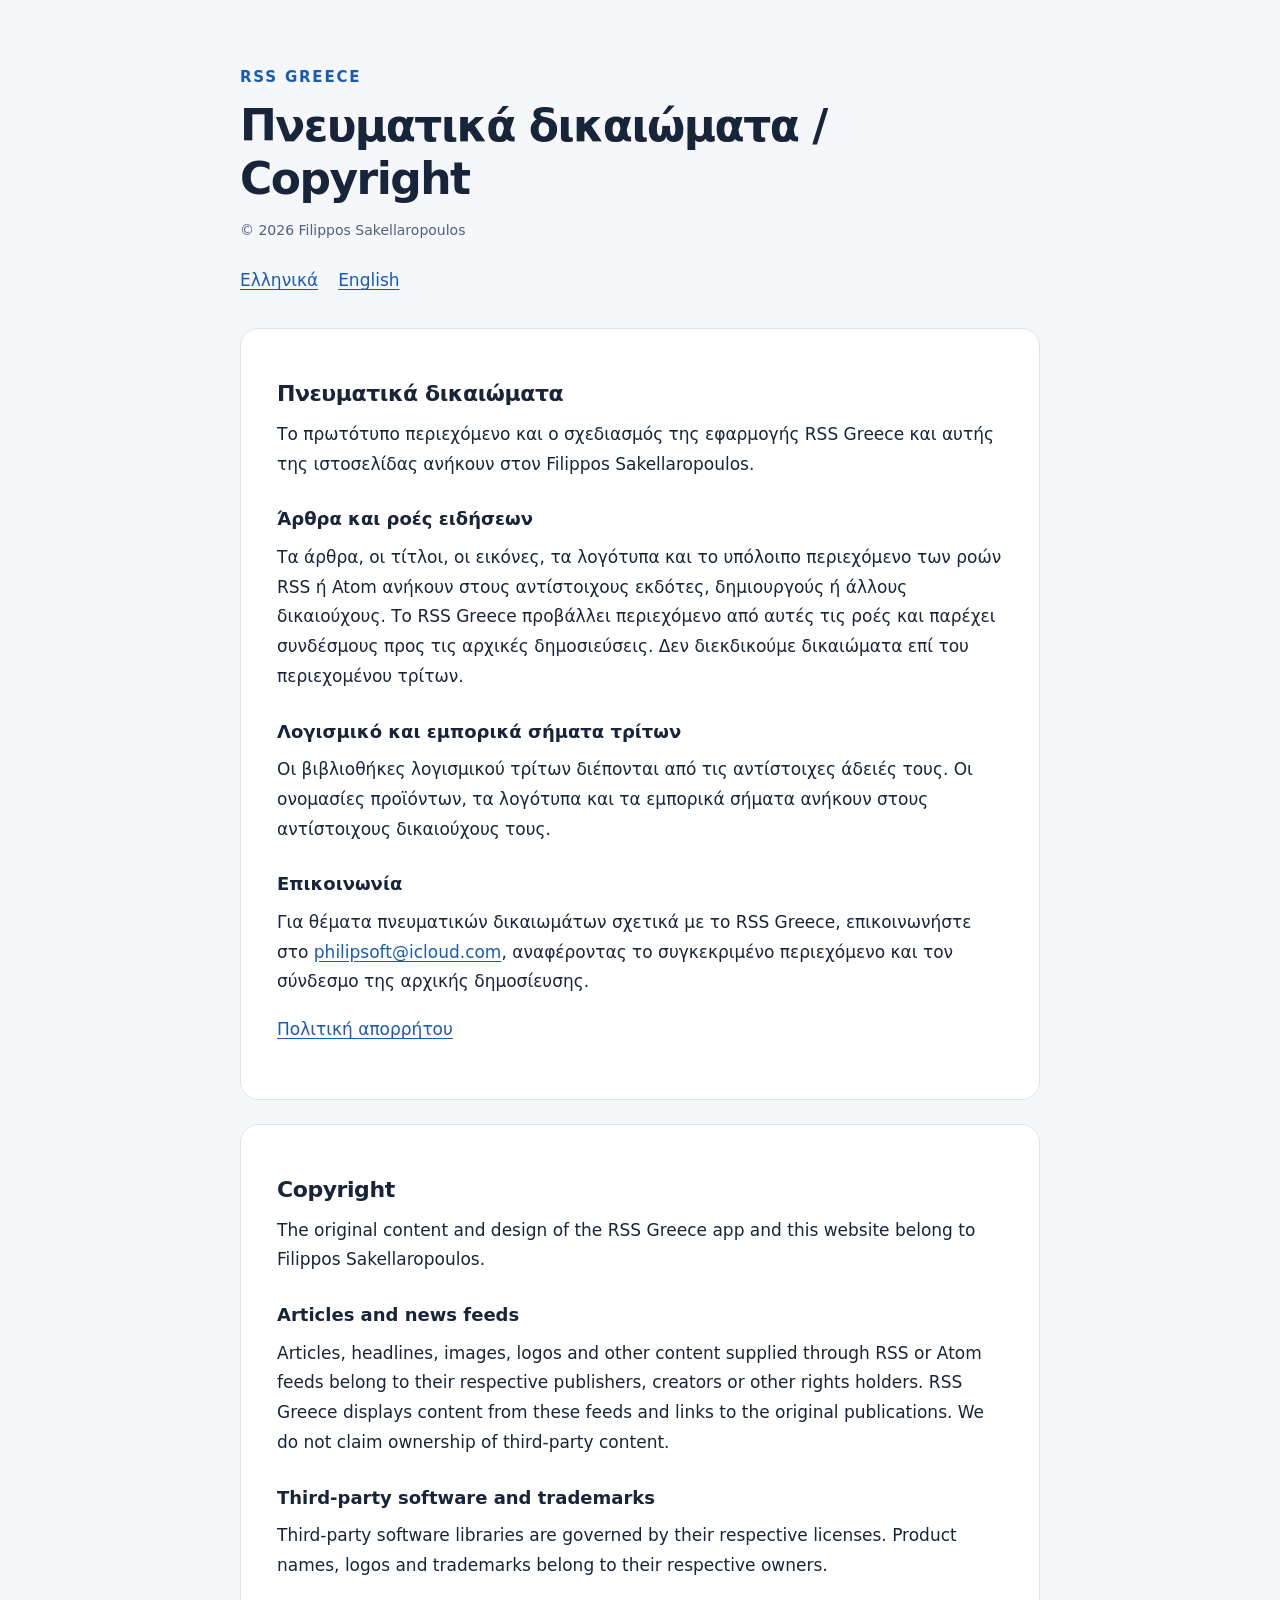
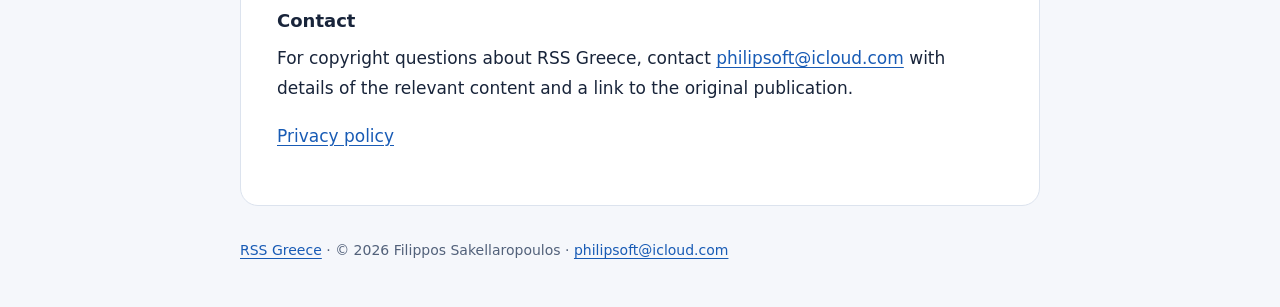
==== web/copyright.html @ f9177e68 "iphone duo adjustment, simple web site, metadata" ====
<!doctype html>
<html lang="el">
<head>
  <meta charset="utf-8">
  <meta name="viewport" content="width=device-width, initial-scale=1">
  <meta name="description" content="Πνευματικά δικαιώματα του RSS Greece — Copyright information for RSS Greece.">
  <title>RSS Greece · Πνευματικά δικαιώματα / Copyright</title>
  <style>
    :root { color-scheme: light dark; --bg:#f5f7fb; --paper:#fff; --ink:#18243a; --muted:#52617a; --line:#dce3ee; --accent:#185bb5; }
    * { box-sizing:border-box; }
    body { margin:0; background:var(--bg); color:var(--ink); font:17px/1.75 system-ui,-apple-system,BlinkMacSystemFont,"Segoe UI",sans-serif; }
    header,main,footer { width:min(100% - 40px,800px); margin-inline:auto; }
    header { padding:64px 0 32px; }
    .brand { color:var(--accent); font-size:15px; font-weight:750; letter-spacing:.12em; text-transform:uppercase; }
    h1 { margin:10px 0 12px; font-size:clamp(30px,6vw,44px); line-height:1.2; letter-spacing:-.035em; }
    h2 { margin:34px 0 10px; font-size:22px; line-height:1.4; letter-spacing:-.02em; }
    h3 { margin:24px 0 8px; font-size:18px; }
    p,ul { margin:0 0 18px; }
    ul { padding-left:24px; }
    li { padding:3px 0; }
    a { color:var(--accent); text-underline-offset:3px; overflow-wrap:anywhere; }
    code { font-size:.9em; overflow-wrap:anywhere; }
    a:focus-visible { outline:3px solid var(--accent); outline-offset:5px; border-radius:2px; }
    .meta,footer { color:var(--muted); font-size:14px; }
    nav { display:flex; gap:20px; flex-wrap:wrap; margin-top:24px; }
    article { padding:16px 36px 36px; background:var(--paper); border:1px solid var(--line); border-radius:18px; margin-bottom:24px; scroll-margin-top:20px; }
    .summary { padding:20px 24px; border-left:4px solid var(--accent); background:var(--bg); border-radius:0 10px 10px 0; }
    .summary p { margin:0; }
    footer { padding:8px 0 44px; }
    @media(max-width:540px) { header { padding-top:36px; } article { padding:8px 20px 24px; } body { font-size:16px; } }
    @media(prefers-color-scheme:dark) { :root { --bg:#111925; --paper:#182333; --ink:#eef3fa; --muted:#b1bfd2; --line:#32415a; --accent:#8abbff; } }
  </style>
</head>
<body>
  <header>
    <div class="brand">RSS Greece</div>
    <h1>Πνευματικά δικαιώματα / Copyright</h1>
    <p class="meta">© 2026 Filippos Sakellaropoulos</p>
    <nav aria-label="Language / Γλώσσα"><a href="#greek" lang="el">Ελληνικά</a><a href="#english" lang="en">English</a></nav>
  </header>
  <main>
    <article id="greek" aria-labelledby="greek-title">
      <h2 id="greek-title">Πνευματικά δικαιώματα</h2>
      <p>Το πρωτότυπο περιεχόμενο και ο σχεδιασμός της εφαρμογής RSS Greece και αυτής της ιστοσελίδας ανήκουν στον Filippos Sakellaropoulos.</p>
      <h3>Άρθρα και ροές ειδήσεων</h3>
      <p>Τα άρθρα, οι τίτλοι, οι εικόνες, τα λογότυπα και το υπόλοιπο περιεχόμενο των ροών RSS ή Atom ανήκουν στους αντίστοιχους εκδότες, δημιουργούς ή άλλους δικαιούχους. Το RSS Greece προβάλλει περιεχόμενο από αυτές τις ροές και παρέχει συνδέσμους προς τις αρχικές δημοσιεύσεις. Δεν διεκδικούμε δικαιώματα επί του περιεχομένου τρίτων.</p>
      <h3>Λογισμικό και εμπορικά σήματα τρίτων</h3>
      <p>Οι βιβλιοθήκες λογισμικού τρίτων διέπονται από τις αντίστοιχες άδειές τους. Οι ονομασίες προϊόντων, τα λογότυπα και τα εμπορικά σήματα ανήκουν στους αντίστοιχους δικαιούχους τους.</p>
      <h3>Επικοινωνία</h3>
      <p>Για θέματα πνευματικών δικαιωμάτων σχετικά με το RSS Greece, επικοινωνήστε στο <a href="mailto:philipsoft@icloud.com">philipsoft@icloud.com</a>, αναφέροντας το συγκεκριμένο περιεχόμενο και τον σύνδεσμο της αρχικής δημοσίευσης.</p>
      <p><a href="/privacy#greek">Πολιτική απορρήτου</a></p>
    </article>
    <article id="english" lang="en" aria-labelledby="english-title">
      <h2 id="english-title">Copyright</h2>
      <p>The original content and design of the RSS Greece app and this website belong to Filippos Sakellaropoulos.</p>
      <h3>Articles and news feeds</h3>
      <p>Articles, headlines, images, logos and other content supplied through RSS or Atom feeds belong to their respective publishers, creators or other rights holders. RSS Greece displays content from these feeds and links to the original publications. We do not claim ownership of third-party content.</p>
      <h3>Third-party software and trademarks</h3>
      <p>Third-party software libraries are governed by their respective licenses. Product names, logos and trademarks belong to their respective owners.</p>
      <h3>Contact</h3>
      <p>For copyright questions about RSS Greece, contact <a href="mailto:philipsoft@icloud.com">philipsoft@icloud.com</a> with details of the relevant content and a link to the original publication.</p>
      <p><a href="/privacy#english">Privacy policy</a></p>
    </article>
  </main>
  <footer><a href="/">RSS Greece</a> · © 2026 Filippos Sakellaropoulos · <a href="mailto:philipsoft@icloud.com">philipsoft@icloud.com</a></footer>
</body>
</html>
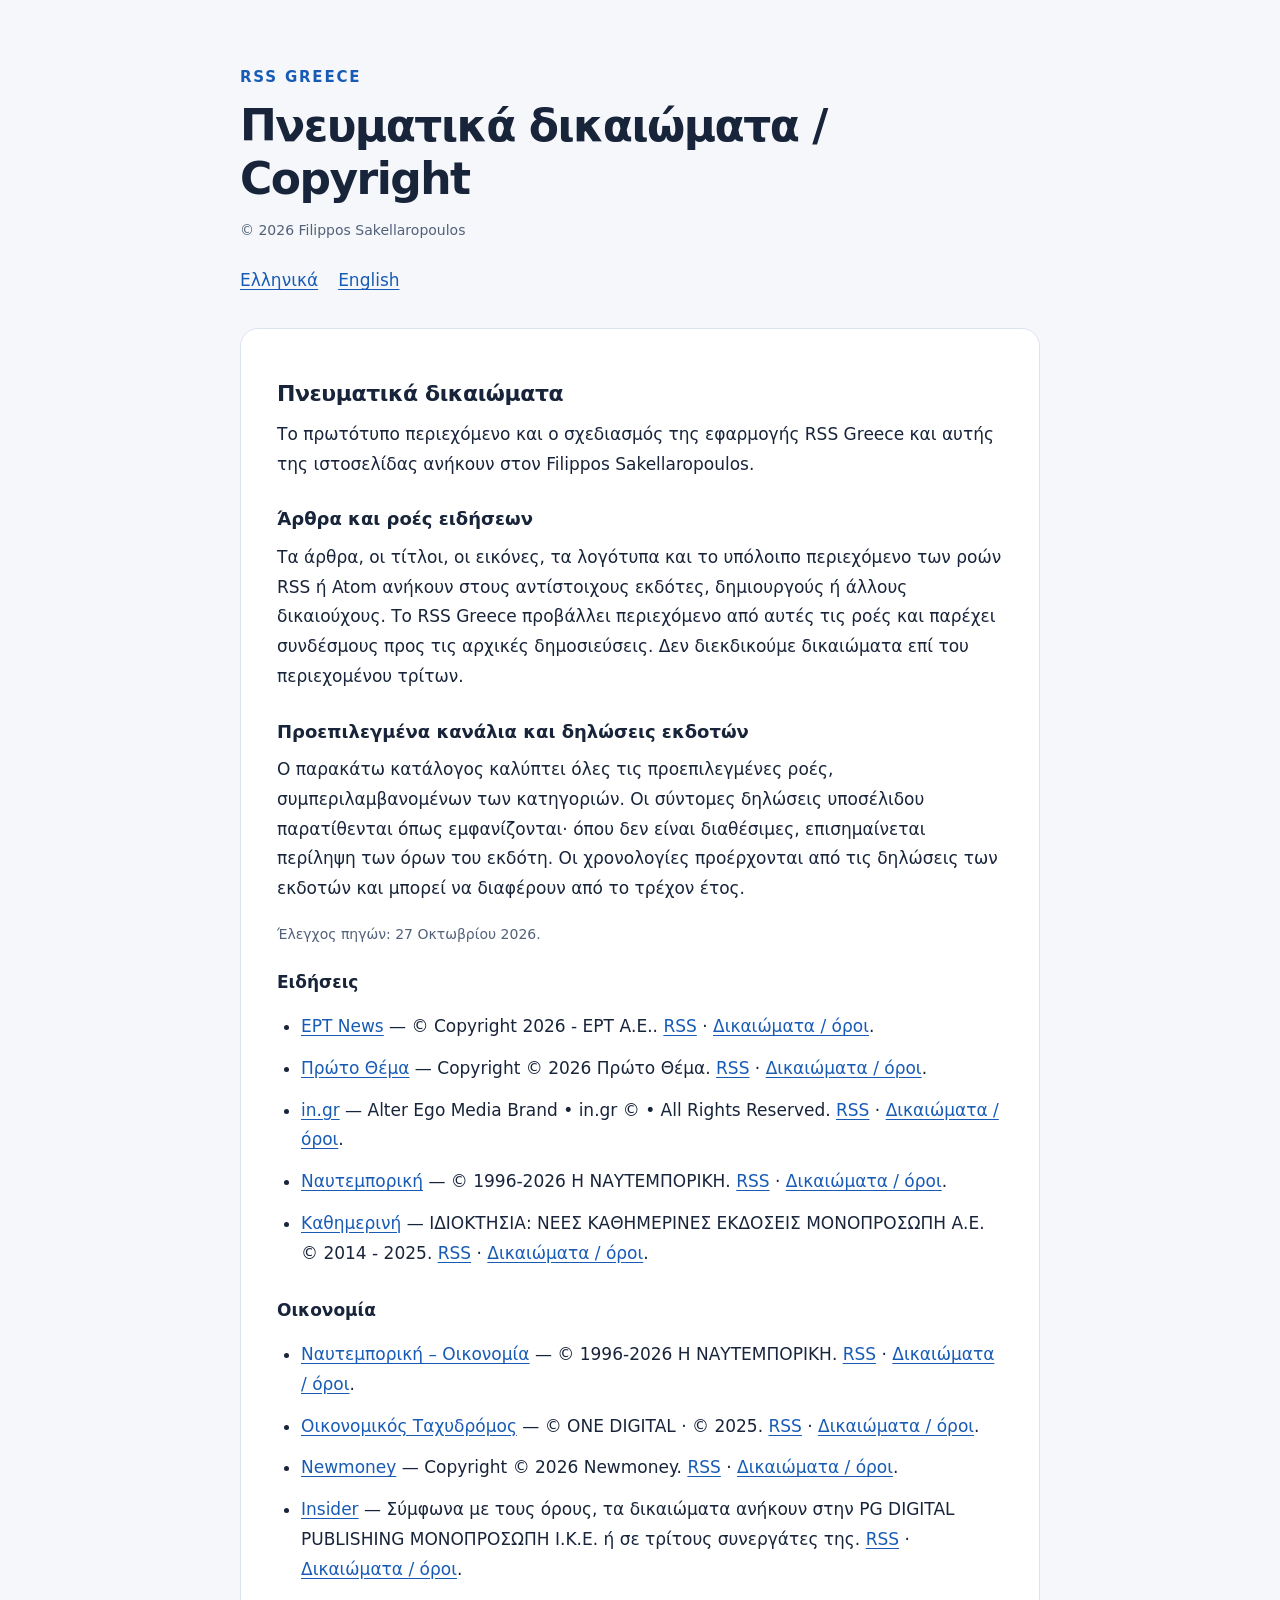
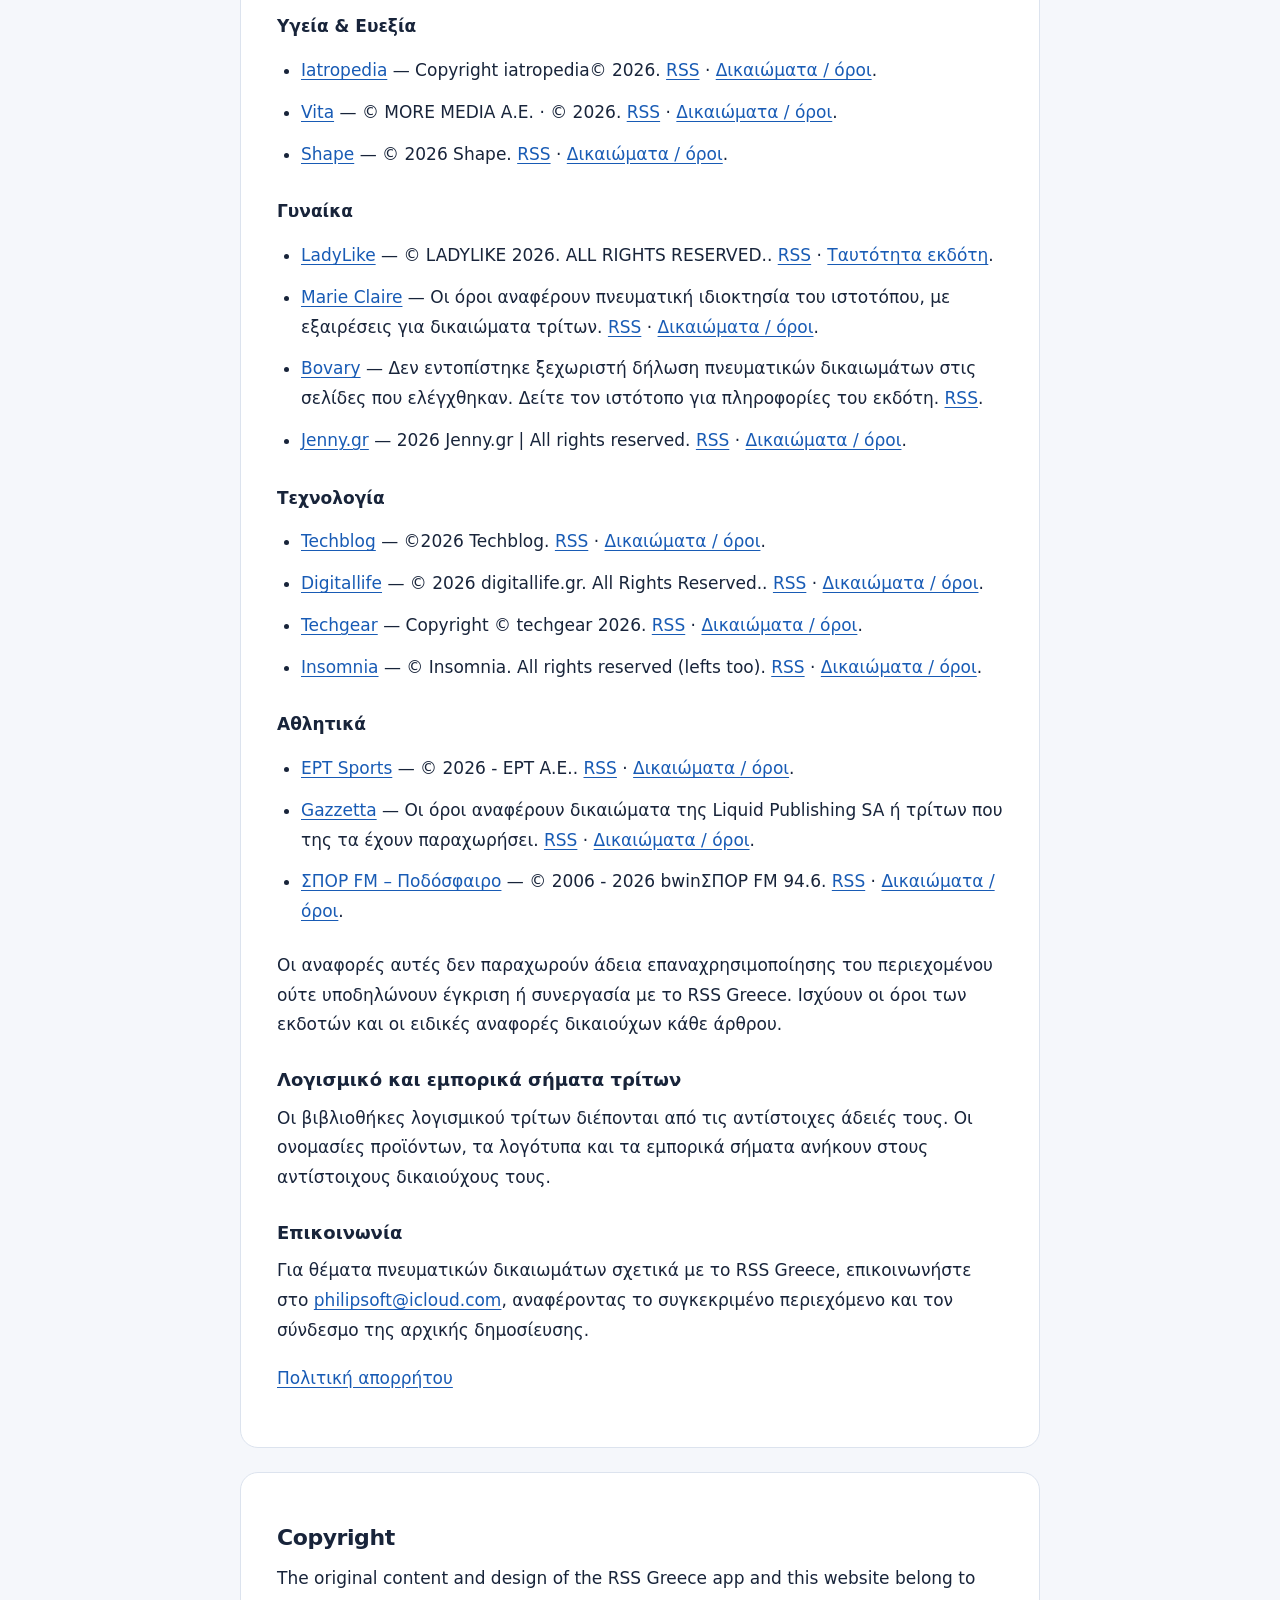
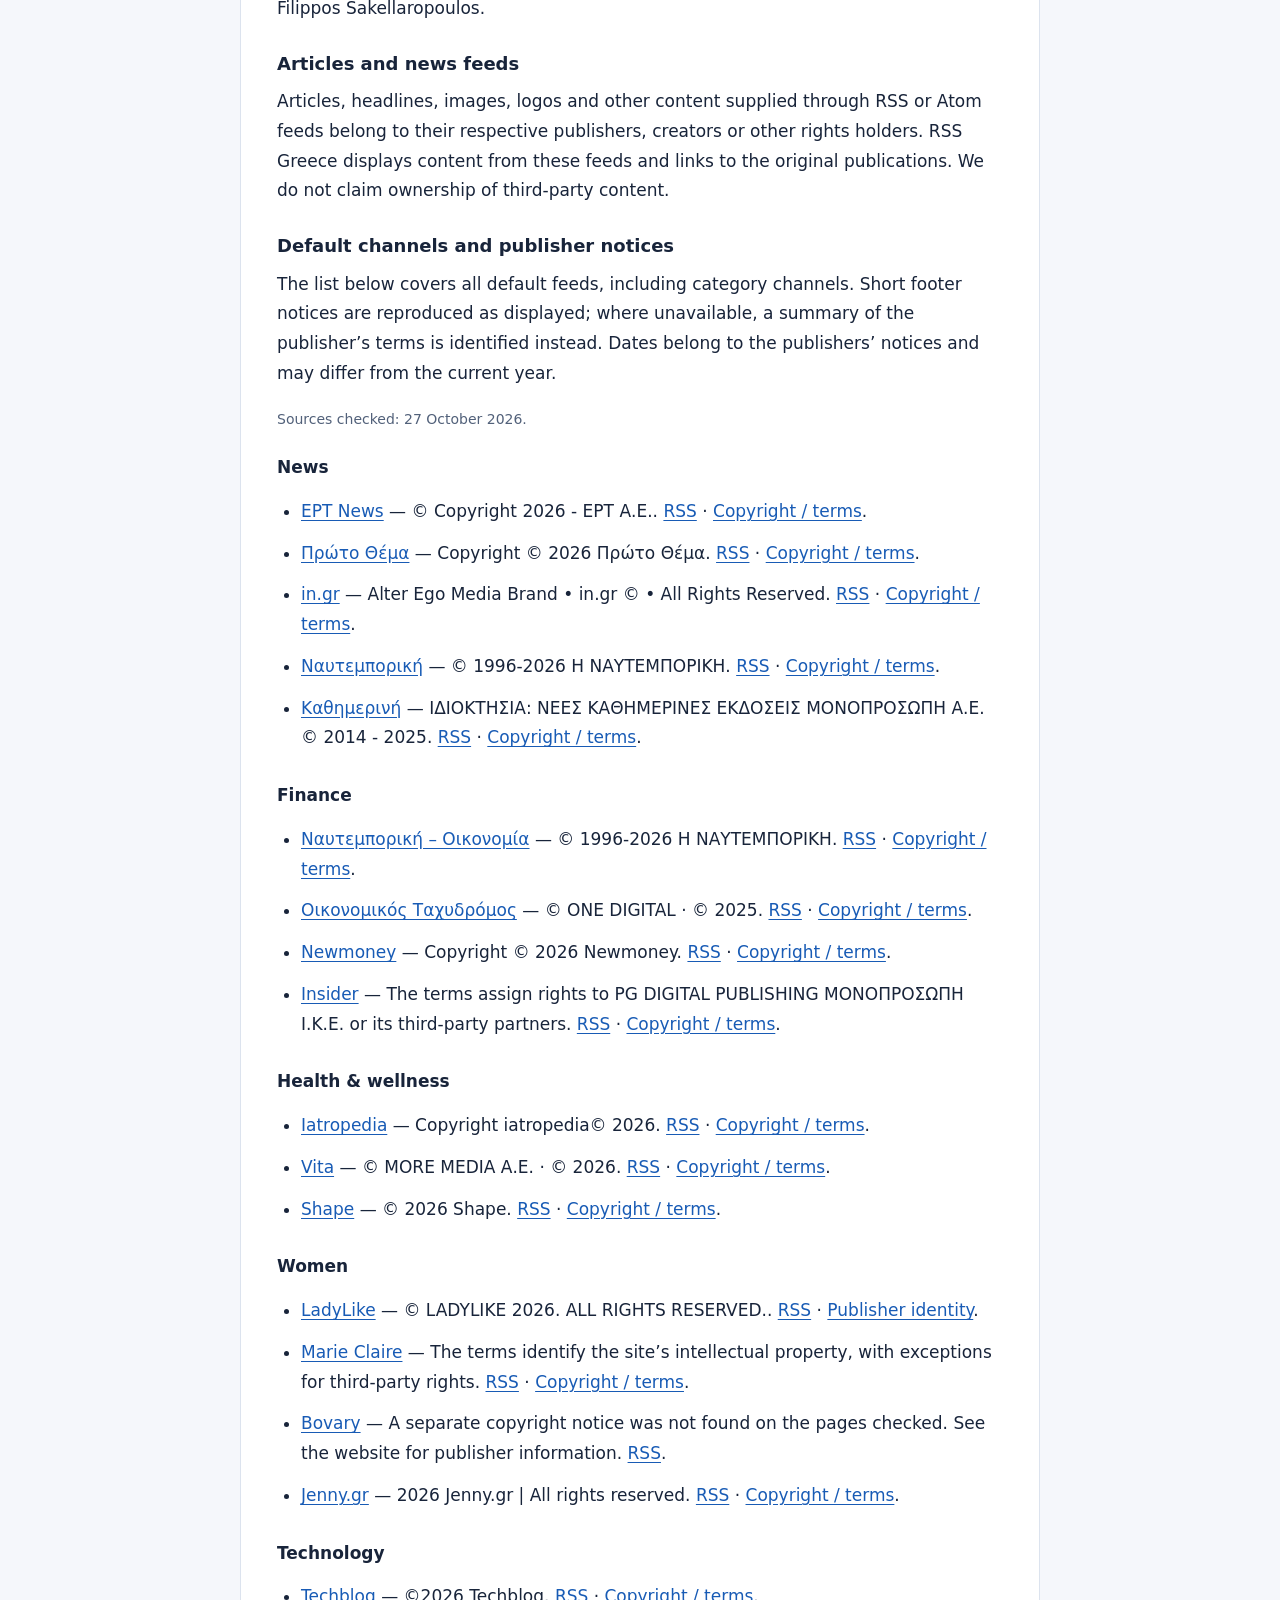
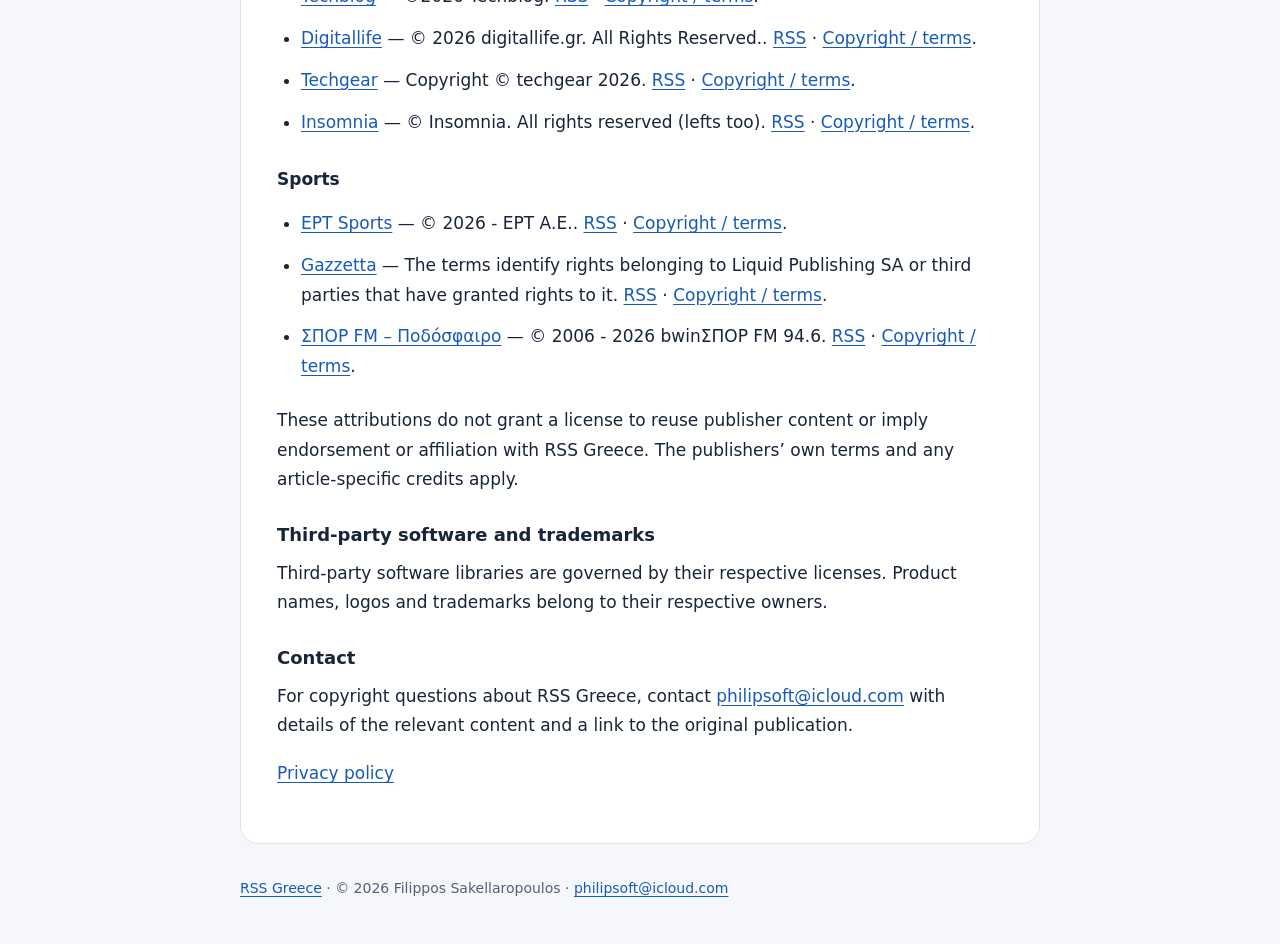
==== commit 1cd12789: "Enhance copyright page with additional publisher channels and notices" ====
--- a/web/copyright.html
+++ b/web/copyright.html
@@ -15,6 +15,8 @@
     h1 { margin:10px 0 12px; font-size:clamp(30px,6vw,44px); line-height:1.2; letter-spacing:-.035em; }
     h2 { margin:34px 0 10px; font-size:22px; line-height:1.4; letter-spacing:-.02em; }
     h3 { margin:24px 0 8px; font-size:18px; }
+    h4 { margin:22px 0 8px; font-size:17px; }
+    .publishers li { padding:6px 0; }
     p,ul { margin:0 0 18px; }
     ul { padding-left:24px; }
     li { padding:3px 0; }
@@ -44,6 +46,51 @@
       <p>Το πρωτότυπο περιεχόμενο και ο σχεδιασμός της εφαρμογής RSS Greece και αυτής της ιστοσελίδας ανήκουν στον Filippos Sakellaropoulos.</p>
       <h3>Άρθρα και ροές ειδήσεων</h3>
       <p>Τα άρθρα, οι τίτλοι, οι εικόνες, τα λογότυπα και το υπόλοιπο περιεχόμενο των ροών RSS ή Atom ανήκουν στους αντίστοιχους εκδότες, δημιουργούς ή άλλους δικαιούχους. Το RSS Greece προβάλλει περιεχόμενο από αυτές τις ροές και παρέχει συνδέσμους προς τις αρχικές δημοσιεύσεις. Δεν διεκδικούμε δικαιώματα επί του περιεχομένου τρίτων.</p>
+      <h3>Προεπιλεγμένα κανάλια και δηλώσεις εκδοτών</h3>
+      <p>Ο παρακάτω κατάλογος καλύπτει όλες τις προεπιλεγμένες ροές, συμπεριλαμβανομένων των κατηγοριών. Οι σύντομες δηλώσεις υποσέλιδου παρατίθενται όπως εμφανίζονται· όπου δεν είναι διαθέσιμες, επισημαίνεται περίληψη των όρων του εκδότη. Οι χρονολογίες προέρχονται από τις δηλώσεις των εκδοτών και μπορεί να διαφέρουν από το τρέχον έτος.</p>
+      <p class="meta">Έλεγχος πηγών: <time datetime="2026-10-27">27 Οκτωβρίου 2026</time>.</p>
+      <h4>Ειδήσεις</h4>
+      <ul class="publishers">
+        <li><a href="https://www.ertnews.gr/">ΕΡΤ News</a> — <span class="notice">© Copyright 2026 - ΕΡΤ Α.Ε.</span>. <a href="https://www.ertnews.gr/feed/">RSS</a> · <a href="https://www.ert.gr/oroi-xrisis/">Δικαιώματα / όροι</a>.</li>
+        <li><a href="https://www.protothema.gr/">Πρώτο Θέμα</a> — <span class="notice">Copyright © 2026 Πρώτο Θέμα</span>. <a href="https://www.protothema.gr/rss/">RSS</a> · <a href="https://www.protothema.gr/oroi-hrisis/">Δικαιώματα / όροι</a>.</li>
+        <li><a href="https://www.in.gr/">in.gr</a> — <span class="notice">Alter Ego Media Brand • in.gr © • All Rights Reserved</span>. <a href="https://www.in.gr/feed/">RSS</a> · <a href="https://www.in.gr/oroi-xrisis/">Δικαιώματα / όροι</a>.</li>
+        <li><a href="https://www.naftemporiki.gr/">Ναυτεμπορική</a> — <span class="notice">© 1996-2026 Η ΝΑΥΤΕΜΠΟΡΙΚΗ</span>. <a href="https://www.naftemporiki.gr/feed/">RSS</a> · <a href="https://www.naftemporiki.gr/terms">Δικαιώματα / όροι</a>.</li>
+        <li><a href="https://www.kathimerini.gr/">Καθημερινή</a> — <span class="notice">ΙΔΙΟΚΤΗΣΙΑ: ΝΕΕΣ ΚΑΘΗΜΕΡΙΝΕΣ ΕΚΔΟΣΕΙΣ ΜΟΝΟΠΡΟΣΩΠΗ Α.Ε. © 2014 - 2025</span>. <a href="https://www.kathimerini.gr/infeeds/rss/nx-rss-feed.xml">RSS</a> · <a href="https://www.kathimerini.gr/politiki-pneymatika-dikaiomata-kathimerinis/">Δικαιώματα / όροι</a>.</li>
+      </ul>
+      <h4>Οικονομία</h4>
+      <ul class="publishers">
+        <li><a href="https://www.naftemporiki.gr/">Ναυτεμπορική – Οικονομία</a> — <span class="notice">© 1996-2026 Η ΝΑΥΤΕΜΠΟΡΙΚΗ</span>. <a href="https://www.naftemporiki.gr/finance/feed/">RSS</a> · <a href="https://www.naftemporiki.gr/terms">Δικαιώματα / όροι</a>.</li>
+        <li><a href="https://www.ot.gr/">Οικονομικός Ταχυδρόμος</a> — <span class="notice">© ONE DIGITAL · © 2025</span>. <a href="https://www.ot.gr/feed/">RSS</a> · <a href="https://www.ot.gr/oroi-xrisis/">Δικαιώματα / όροι</a>.</li>
+        <li><a href="https://www.newmoney.gr/">Newmoney</a> — <span class="notice">Copyright © 2026 Newmoney</span>. <a href="https://www.newmoney.gr/feed/">RSS</a> · <a href="https://www.newmoney.gr/ori-chrisis/">Δικαιώματα / όροι</a>.</li>
+        <li><a href="https://www.insider.gr/">Insider</a> — Σύμφωνα με τους όρους, τα δικαιώματα ανήκουν στην PG DIGITAL PUBLISHING ΜΟΝΟΠΡΟΣΩΠΗ Ι.Κ.Ε. ή σε τρίτους συνεργάτες της. <a href="https://www.insider.gr/rss.xml">RSS</a> · <a href="https://www.insider.gr/oroi-hrisis">Δικαιώματα / όροι</a>.</li>
+      </ul>
+      <h4>Υγεία &amp; Ευεξία</h4>
+      <ul class="publishers">
+        <li><a href="https://www.iatropedia.gr/">Iatropedia</a> — <span class="notice">Copyright iatropedia© 2026</span>. <a href="https://www.iatropedia.gr/feed/">RSS</a> · <a href="https://www.iatropedia.gr/ori-chrisis/">Δικαιώματα / όροι</a>.</li>
+        <li><a href="https://www.vita.gr/">Vita</a> — <span class="notice">© ΜORE MEDIA Α.Ε. · © 2026</span>. <a href="https://www.vita.gr/feed/">RSS</a> · <a href="https://www.vita.gr/oroi-xrisis/">Δικαιώματα / όροι</a>.</li>
+        <li><a href="https://www.shape.gr/">Shape</a> — <span class="notice">© 2026 Shape</span>. <a href="https://www.shape.gr/newsfeed/rss">RSS</a> · <a href="https://www.shape.gr/terms-of-use">Δικαιώματα / όροι</a>.</li>
+      </ul>
+      <h4>Γυναίκα</h4>
+      <ul class="publishers">
+        <li><a href="https://www.ladylike.gr/">LadyLike</a> — <span class="notice">© LADYLIKE 2026. ALL RIGHTS RESERVED.</span>. <a href="https://www.ladylike.gr/feed/">RSS</a> · <a href="https://www.ladylike.gr/taftotita/">Ταυτότητα εκδότη</a>.</li>
+        <li><a href="https://www.marieclaire.gr/">Marie Claire</a> — Οι όροι αναφέρουν πνευματική ιδιοκτησία του ιστοτόπου, με εξαιρέσεις για δικαιώματα τρίτων. <a href="https://www.marieclaire.gr/feed/">RSS</a> · <a href="https://www.marieclaire.gr/privacy-policy/">Δικαιώματα / όροι</a>.</li>
+        <li><a href="https://www.bovary.gr/">Bovary</a> — Δεν εντοπίστηκε ξεχωριστή δήλωση πνευματικών δικαιωμάτων στις σελίδες που ελέγχθηκαν. Δείτε τον ιστότοπο για πληροφορίες του εκδότη. <a href="https://www.bovary.gr/rss.xml">RSS</a>.</li>
+        <li><a href="https://jenny.gr/">Jenny.gr</a> — <span class="notice">2026 Jenny.gr | All rights reserved</span>. <a href="https://jenny.gr/rss.xml">RSS</a> · <a href="https://jenny.gr/oroi-xrhshs">Δικαιώματα / όροι</a>.</li>
+      </ul>
+      <h4>Τεχνολογία</h4>
+      <ul class="publishers">
+        <li><a href="https://techblog.gr/">Techblog</a> — <span class="notice">©2026 Techblog</span>. <a href="https://techblog.gr/feed/">RSS</a> · <a href="https://techblog.gr/copyright-policy/">Δικαιώματα / όροι</a>.</li>
+        <li><a href="https://digitallife.gr/">Digitallife</a> — <span class="notice">© 2026 digitallife.gr. All Rights Reserved.</span>. <a href="https://digitallife.gr/feed/">RSS</a> · <a href="https://digitallife.gr/oroi-xrisis/">Δικαιώματα / όροι</a>.</li>
+        <li><a href="https://www.techgear.gr/">Techgear</a> — <span class="notice">Copyright © techgear 2026</span>. <a href="https://www.techgear.gr/feed">RSS</a> · <a href="https://www.techgear.gr/oroi-chrisis">Δικαιώματα / όροι</a>.</li>
+        <li><a href="https://www.insomnia.gr/">Insomnia</a> — <span class="notice">© Insomnia. All rights reserved (lefts too)</span>. <a href="https://www.insomnia.gr/articles/?rss=1">RSS</a> · <a href="https://www.insomnia.gr/terms/">Δικαιώματα / όροι</a>.</li>
+      </ul>
+      <h4>Αθλητικά</h4>
+      <ul class="publishers">
+        <li><a href="https://www.ertsports.gr/">ΕΡΤ Sports</a> — <span class="notice">© 2026 - ΕΡΤ Α.Ε.</span>. <a href="https://www.ertsports.gr/feed/">RSS</a> · <a href="https://www.ert.gr/oroi-xrisis/">Δικαιώματα / όροι</a>.</li>
+        <li><a href="https://www.gazzetta.gr/">Gazzetta</a> — Οι όροι αναφέρουν δικαιώματα της Liquid Publishing SA ή τρίτων που της τα έχουν παραχωρήσει. <a href="https://www.gazzetta.gr/rss">RSS</a> · <a href="https://www.gazzetta.gr/oroi-xrisis">Δικαιώματα / όροι</a>.</li>
+        <li><a href="https://www.sport-fm.gr/">ΣΠΟΡ FM – Ποδόσφαιρο</a> — <span class="notice">© 2006 - 2026 bwinΣΠΟΡ FM 94.6</span>. <a href="https://www.sport-fm.gr/list/1.feed">RSS</a> · <a href="https://www.sport-fm.gr/about/terms.jsp">Δικαιώματα / όροι</a>.</li>
+      </ul>
+      <p>Οι αναφορές αυτές δεν παραχωρούν άδεια επαναχρησιμοποίησης του περιεχομένου ούτε υποδηλώνουν έγκριση ή συνεργασία με το RSS Greece. Ισχύουν οι όροι των εκδοτών και οι ειδικές αναφορές δικαιούχων κάθε άρθρου.</p>
       <h3>Λογισμικό και εμπορικά σήματα τρίτων</h3>
       <p>Οι βιβλιοθήκες λογισμικού τρίτων διέπονται από τις αντίστοιχες άδειές τους. Οι ονομασίες προϊόντων, τα λογότυπα και τα εμπορικά σήματα ανήκουν στους αντίστοιχους δικαιούχους τους.</p>
       <h3>Επικοινωνία</h3>
@@ -55,6 +102,51 @@
       <p>The original content and design of the RSS Greece app and this website belong to Filippos Sakellaropoulos.</p>
       <h3>Articles and news feeds</h3>
       <p>Articles, headlines, images, logos and other content supplied through RSS or Atom feeds belong to their respective publishers, creators or other rights holders. RSS Greece displays content from these feeds and links to the original publications. We do not claim ownership of third-party content.</p>
+      <h3>Default channels and publisher notices</h3>
+      <p>The list below covers all default feeds, including category channels. Short footer notices are reproduced as displayed; where unavailable, a summary of the publisher’s terms is identified instead. Dates belong to the publishers’ notices and may differ from the current year.</p>
+      <p class="meta">Sources checked: <time datetime="2026-10-27">27 October 2026</time>.</p>
+      <h4>News</h4>
+      <ul class="publishers">
+        <li><a href="https://www.ertnews.gr/">ΕΡΤ News</a> — <span class="notice">© Copyright 2026 - ΕΡΤ Α.Ε.</span>. <a href="https://www.ertnews.gr/feed/">RSS</a> · <a href="https://www.ert.gr/oroi-xrisis/">Copyright / terms</a>.</li>
+        <li><a href="https://www.protothema.gr/">Πρώτο Θέμα</a> — <span class="notice">Copyright © 2026 Πρώτο Θέμα</span>. <a href="https://www.protothema.gr/rss/">RSS</a> · <a href="https://www.protothema.gr/oroi-hrisis/">Copyright / terms</a>.</li>
+        <li><a href="https://www.in.gr/">in.gr</a> — <span class="notice">Alter Ego Media Brand • in.gr © • All Rights Reserved</span>. <a href="https://www.in.gr/feed/">RSS</a> · <a href="https://www.in.gr/oroi-xrisis/">Copyright / terms</a>.</li>
+        <li><a href="https://www.naftemporiki.gr/">Ναυτεμπορική</a> — <span class="notice">© 1996-2026 Η ΝΑΥΤΕΜΠΟΡΙΚΗ</span>. <a href="https://www.naftemporiki.gr/feed/">RSS</a> · <a href="https://www.naftemporiki.gr/terms">Copyright / terms</a>.</li>
+        <li><a href="https://www.kathimerini.gr/">Καθημερινή</a> — <span class="notice">ΙΔΙΟΚΤΗΣΙΑ: ΝΕΕΣ ΚΑΘΗΜΕΡΙΝΕΣ ΕΚΔΟΣΕΙΣ ΜΟΝΟΠΡΟΣΩΠΗ Α.Ε. © 2014 - 2025</span>. <a href="https://www.kathimerini.gr/infeeds/rss/nx-rss-feed.xml">RSS</a> · <a href="https://www.kathimerini.gr/politiki-pneymatika-dikaiomata-kathimerinis/">Copyright / terms</a>.</li>
+      </ul>
+      <h4>Finance</h4>
+      <ul class="publishers">
+        <li><a href="https://www.naftemporiki.gr/">Ναυτεμπορική – Οικονομία</a> — <span class="notice">© 1996-2026 Η ΝΑΥΤΕΜΠΟΡΙΚΗ</span>. <a href="https://www.naftemporiki.gr/finance/feed/">RSS</a> · <a href="https://www.naftemporiki.gr/terms">Copyright / terms</a>.</li>
+        <li><a href="https://www.ot.gr/">Οικονομικός Ταχυδρόμος</a> — <span class="notice">© ONE DIGITAL · © 2025</span>. <a href="https://www.ot.gr/feed/">RSS</a> · <a href="https://www.ot.gr/oroi-xrisis/">Copyright / terms</a>.</li>
+        <li><a href="https://www.newmoney.gr/">Newmoney</a> — <span class="notice">Copyright © 2026 Newmoney</span>. <a href="https://www.newmoney.gr/feed/">RSS</a> · <a href="https://www.newmoney.gr/ori-chrisis/">Copyright / terms</a>.</li>
+        <li><a href="https://www.insider.gr/">Insider</a> — The terms assign rights to PG DIGITAL PUBLISHING ΜΟΝΟΠΡΟΣΩΠΗ Ι.Κ.Ε. or its third-party partners. <a href="https://www.insider.gr/rss.xml">RSS</a> · <a href="https://www.insider.gr/oroi-hrisis">Copyright / terms</a>.</li>
+      </ul>
+      <h4>Health &amp; wellness</h4>
+      <ul class="publishers">
+        <li><a href="https://www.iatropedia.gr/">Iatropedia</a> — <span class="notice">Copyright iatropedia© 2026</span>. <a href="https://www.iatropedia.gr/feed/">RSS</a> · <a href="https://www.iatropedia.gr/ori-chrisis/">Copyright / terms</a>.</li>
+        <li><a href="https://www.vita.gr/">Vita</a> — <span class="notice">© ΜORE MEDIA Α.Ε. · © 2026</span>. <a href="https://www.vita.gr/feed/">RSS</a> · <a href="https://www.vita.gr/oroi-xrisis/">Copyright / terms</a>.</li>
+        <li><a href="https://www.shape.gr/">Shape</a> — <span class="notice">© 2026 Shape</span>. <a href="https://www.shape.gr/newsfeed/rss">RSS</a> · <a href="https://www.shape.gr/terms-of-use">Copyright / terms</a>.</li>
+      </ul>
+      <h4>Women</h4>
+      <ul class="publishers">
+        <li><a href="https://www.ladylike.gr/">LadyLike</a> — <span class="notice">© LADYLIKE 2026. ALL RIGHTS RESERVED.</span>. <a href="https://www.ladylike.gr/feed/">RSS</a> · <a href="https://www.ladylike.gr/taftotita/">Publisher identity</a>.</li>
+        <li><a href="https://www.marieclaire.gr/">Marie Claire</a> — The terms identify the site’s intellectual property, with exceptions for third-party rights. <a href="https://www.marieclaire.gr/feed/">RSS</a> · <a href="https://www.marieclaire.gr/privacy-policy/">Copyright / terms</a>.</li>
+        <li><a href="https://www.bovary.gr/">Bovary</a> — A separate copyright notice was not found on the pages checked. See the website for publisher information. <a href="https://www.bovary.gr/rss.xml">RSS</a>.</li>
+        <li><a href="https://jenny.gr/">Jenny.gr</a> — <span class="notice">2026 Jenny.gr | All rights reserved</span>. <a href="https://jenny.gr/rss.xml">RSS</a> · <a href="https://jenny.gr/oroi-xrhshs">Copyright / terms</a>.</li>
+      </ul>
+      <h4>Technology</h4>
+      <ul class="publishers">
+        <li><a href="https://techblog.gr/">Techblog</a> — <span class="notice">©2026 Techblog</span>. <a href="https://techblog.gr/feed/">RSS</a> · <a href="https://techblog.gr/copyright-policy/">Copyright / terms</a>.</li>
+        <li><a href="https://digitallife.gr/">Digitallife</a> — <span class="notice">© 2026 digitallife.gr. All Rights Reserved.</span>. <a href="https://digitallife.gr/feed/">RSS</a> · <a href="https://digitallife.gr/oroi-xrisis/">Copyright / terms</a>.</li>
+        <li><a href="https://www.techgear.gr/">Techgear</a> — <span class="notice">Copyright © techgear 2026</span>. <a href="https://www.techgear.gr/feed">RSS</a> · <a href="https://www.techgear.gr/oroi-chrisis">Copyright / terms</a>.</li>
+        <li><a href="https://www.insomnia.gr/">Insomnia</a> — <span class="notice">© Insomnia. All rights reserved (lefts too)</span>. <a href="https://www.insomnia.gr/articles/?rss=1">RSS</a> · <a href="https://www.insomnia.gr/terms/">Copyright / terms</a>.</li>
+      </ul>
+      <h4>Sports</h4>
+      <ul class="publishers">
+        <li><a href="https://www.ertsports.gr/">ΕΡΤ Sports</a> — <span class="notice">© 2026 - ΕΡΤ Α.Ε.</span>. <a href="https://www.ertsports.gr/feed/">RSS</a> · <a href="https://www.ert.gr/oroi-xrisis/">Copyright / terms</a>.</li>
+        <li><a href="https://www.gazzetta.gr/">Gazzetta</a> — The terms identify rights belonging to Liquid Publishing SA or third parties that have granted rights to it. <a href="https://www.gazzetta.gr/rss">RSS</a> · <a href="https://www.gazzetta.gr/oroi-xrisis">Copyright / terms</a>.</li>
+        <li><a href="https://www.sport-fm.gr/">ΣΠΟΡ FM – Ποδόσφαιρο</a> — <span class="notice">© 2006 - 2026 bwinΣΠΟΡ FM 94.6</span>. <a href="https://www.sport-fm.gr/list/1.feed">RSS</a> · <a href="https://www.sport-fm.gr/about/terms.jsp">Copyright / terms</a>.</li>
+      </ul>
+      <p>These attributions do not grant a license to reuse publisher content or imply endorsement or affiliation with RSS Greece. The publishers’ own terms and any article-specific credits apply.</p>
       <h3>Third-party software and trademarks</h3>
       <p>Third-party software libraries are governed by their respective licenses. Product names, logos and trademarks belong to their respective owners.</p>
       <h3>Contact</h3>
